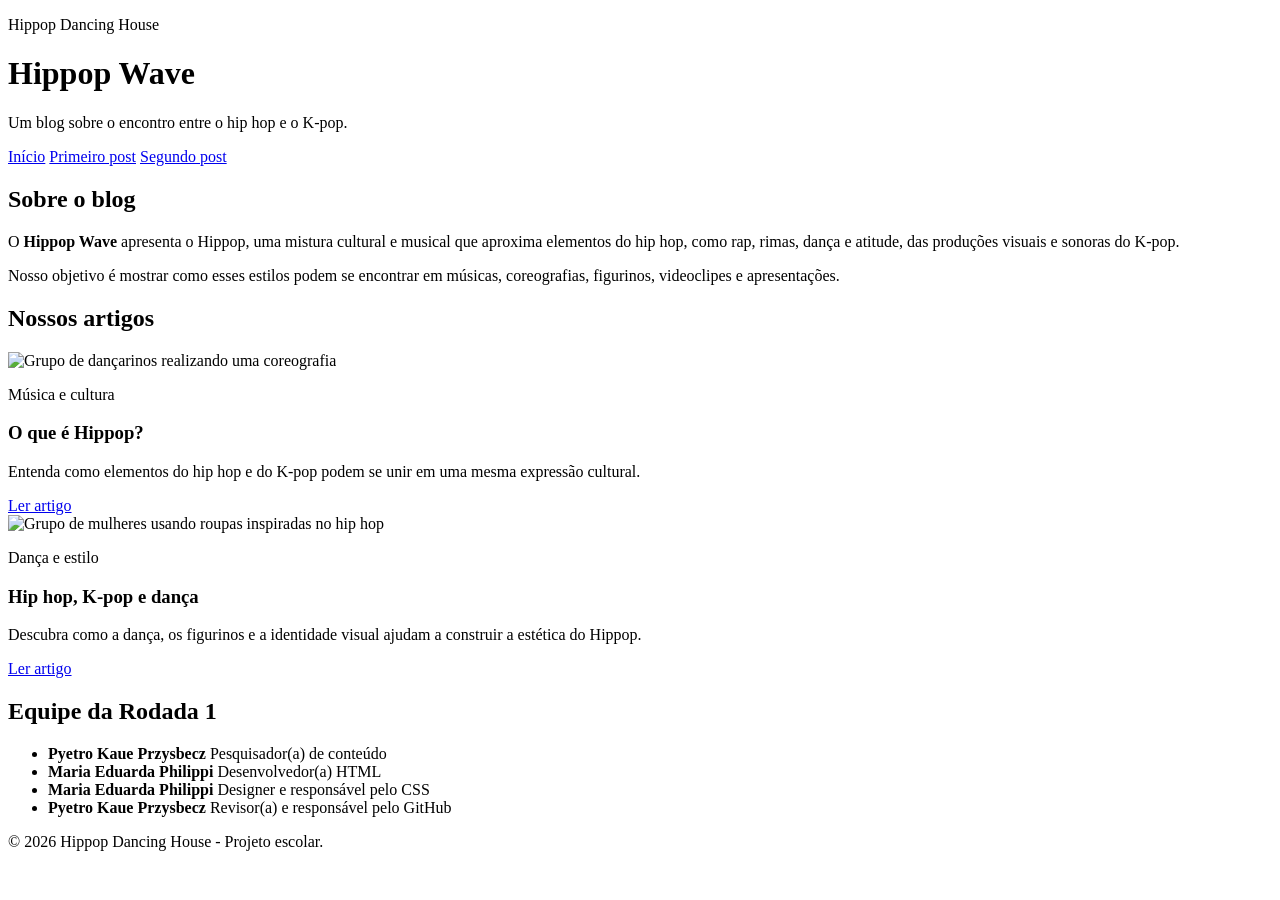
==== index.html @ 6e59a1b3 "Create index.html" ====
<!DOCTYPE html>
<html lang="pt-BR">
<head>
    <meta charset="UTF-8">
    <meta name="viewport" content="width=device-width, initial-scale=1.0">

    <meta
        name="description"
        content="Hippop Wave: blog sobre a mistura entre hip hop e K-pop."
    >

    <title>Hippop Wave | Página inicial</title>

    <link rel="stylesheet" href="style.css">
</head>

<body>

    <header>
        <div class="container">

            <p class="nome-empresa">Hippop Dancing House</p>

            <h1>Hippop Wave</h1>

            <p class="subtitulo">
                Um blog sobre o encontro entre o hip hop e o K-pop.
            </p>

            <nav aria-label="Navegação principal">
                <a href="index.html" aria-current="page">Início</a>
                <a href="post1.html">Primeiro post</a>
                <a href="post2.html">Segundo post</a>
            </nav>

        </div>
    </header>

    <main class="container">

        <section aria-labelledby="sobre-blog">

            <h2 id="sobre-blog">Sobre o blog</h2>

            <p>
                O <strong>Hippop Wave</strong> apresenta o Hippop, uma mistura
                cultural e musical que aproxima elementos do hip hop, como rap,
                rimas, dança e atitude, das produções visuais e sonoras do K-pop.
            </p>

            <p>
                Nosso objetivo é mostrar como esses estilos podem se encontrar
                em músicas, coreografias, figurinos, videoclipes e apresentações.
            </p>

        </section>


        <section aria-labelledby="artigos">

            <h2 id="artigos">Nossos artigos</h2>

            <div class="cards">

                <article class="card">

                    <img
                        src="imagem1.png"
                        alt="Grupo de dançarinos realizando uma coreografia"
                    >

                    <div class="card-conteudo">

                        <p class="categoria">Música e cultura</p>

                        <h3>O que é Hippop?</h3>

                        <p>
                            Entenda como elementos do hip hop e do K-pop podem
                            se unir em uma mesma expressão cultural.
                        </p>

                        <a class="botao" href="post1.html">
                            Ler artigo
                        </a>

                    </div>

                </article>


                <article class="card">

                    <img
                        src="imagem3.jpg"
                        alt="Grupo de mulheres usando roupas inspiradas no hip hop"
                    >

                    <div class="card-conteudo">

                        <p class="categoria">Dança e estilo</p>

                        <h3>Hip hop, K-pop e dança</h3>

                        <p>
                            Descubra como a dança, os figurinos e a identidade
                            visual ajudam a construir a estética do Hippop.
                        </p>

                        <a class="botao" href="post2.html">
                            Ler artigo
                        </a>

                    </div>

                </article>

            </div>

        </section>


        <section aria-labelledby="nossa-equipe">

            <h2 id="nossa-equipe">Equipe da Rodada 1</h2>

            <ul class="equipe">

                <li>
                    <strong>Pyetro Kaue Przysbecz</strong>
                    <span>Pesquisador(a) de conteúdo</span>
                </li>

                <li>
                    <strong>Maria Eduarda Philippi</strong>
                    <span>Desenvolvedor(a) HTML</span>
                </li>

                <li>
                    <strong>Maria Eduarda Philippi</strong>
                    <span>Designer e responsável pelo CSS</span>
                </li>

                <li>
                    <strong>Pyetro Kaue Przysbecz</strong>
                    <span>Revisor(a) e responsável pelo GitHub</span>
                </li>

            </ul>

        </section>

    </main>


    <footer>

        <div class="container">

            <p>
                &copy; 2026 Hippop Dancing House - Projeto escolar.
            </p>

        </div>

    </footer>

</body>
</html>
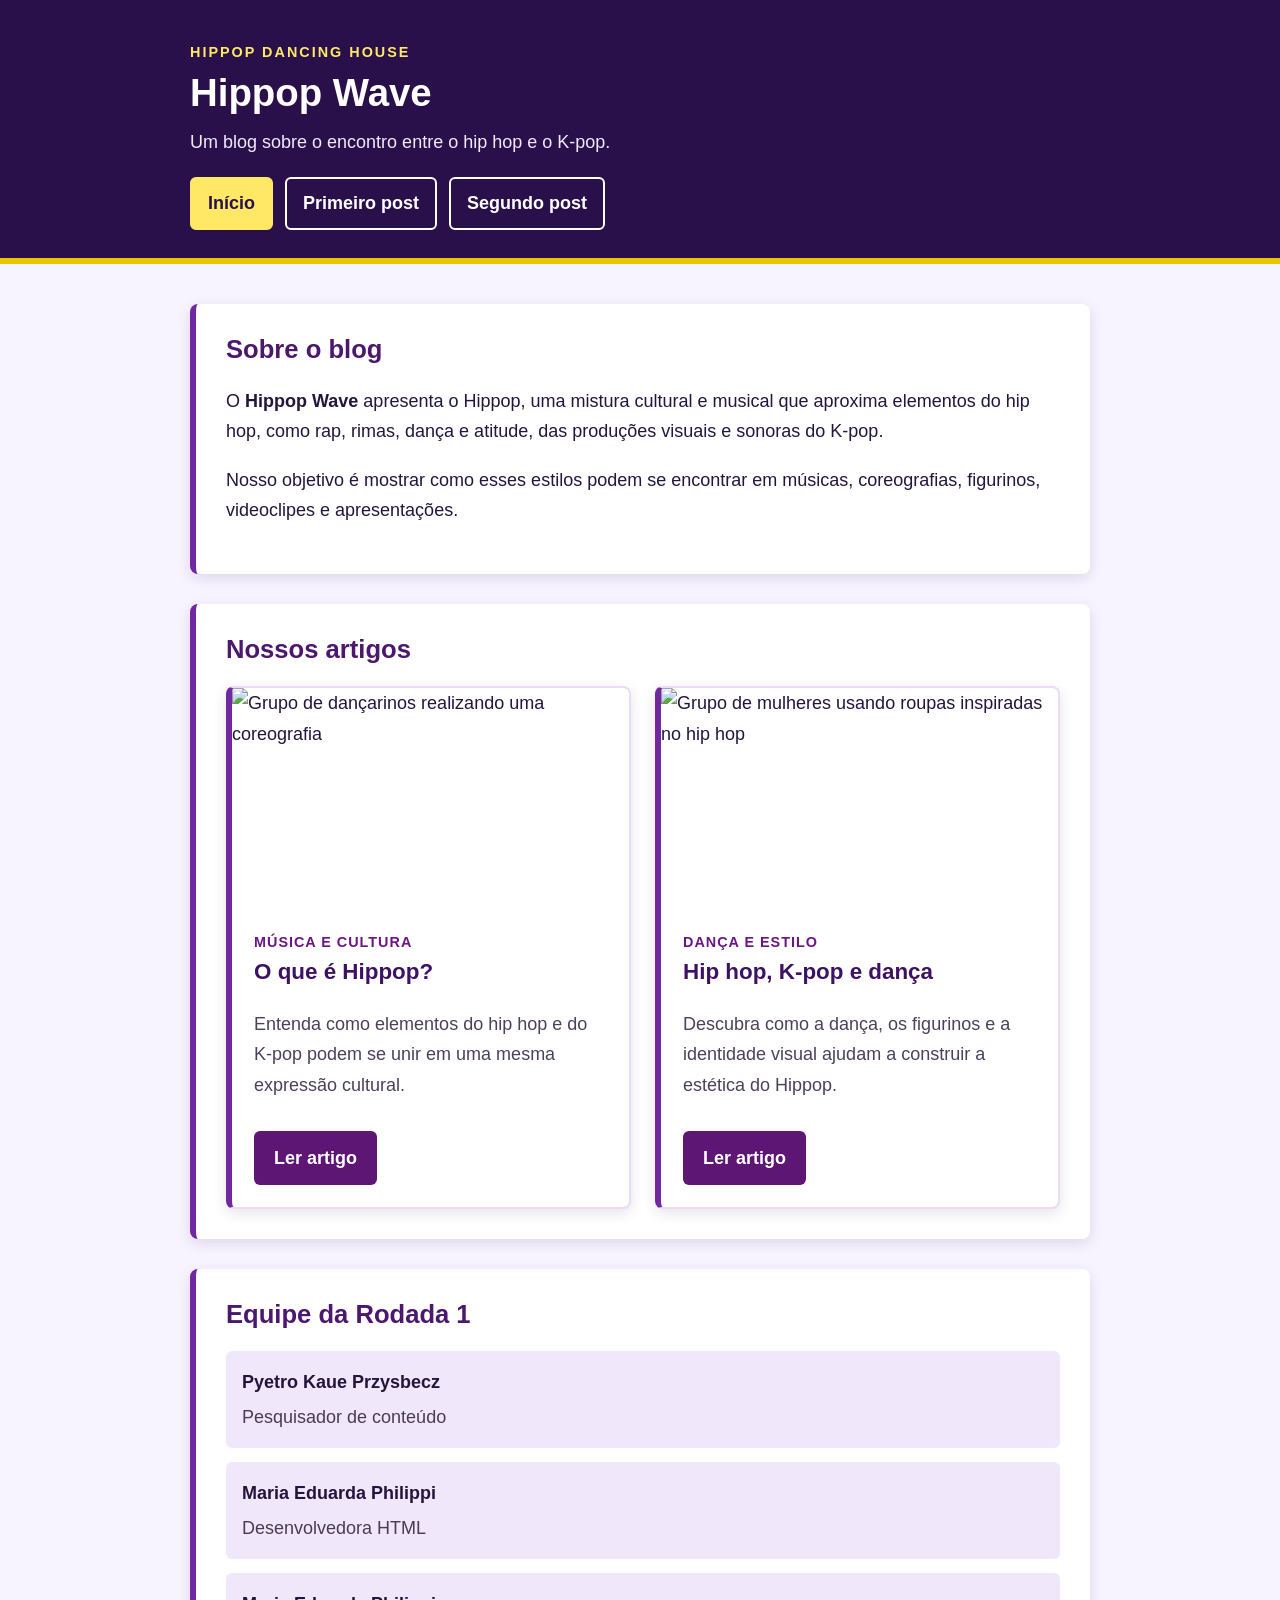
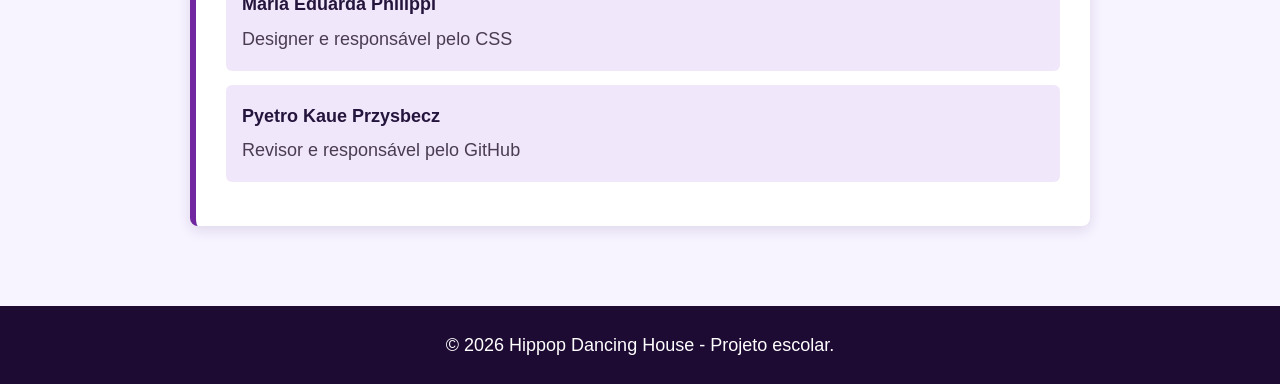
==== commit a523e682: "Update index.html" ====
--- a/index.html
+++ b/index.html
@@ -1,8 +1,13 @@
 <!DOCTYPE html>
 <html lang="pt-BR">
+
 <head>
     <meta charset="UTF-8">
-    <meta name="viewport" content="width=device-width, initial-scale=1.0">
+
+    <meta
+        name="viewport"
+        content="width=device-width, initial-scale=1.0"
+    >
 
     <meta
         name="description"
@@ -19,38 +24,60 @@
     <header>
         <div class="container">
 
-            <p class="nome-empresa">Hippop Dancing House</p>
-
-            <h1>Hippop Wave</h1>
+            <p class="nome-empresa">
+                Hippop Dancing House
+            </p>
+
+            <h1>
+                Hippop Wave
+            </h1>
 
             <p class="subtitulo">
                 Um blog sobre o encontro entre o hip hop e o K-pop.
             </p>
 
             <nav aria-label="Navegação principal">
-                <a href="index.html" aria-current="page">Início</a>
-                <a href="post1.html">Primeiro post</a>
-                <a href="post2.html">Segundo post</a>
+
+                <a
+                    href="index.html"
+                    aria-current="page"
+                >
+                    Início
+                </a>
+
+                <a href="post1.html">
+                    Primeiro post
+                </a>
+
+                <a href="post2.html">
+                    Segundo post
+                </a>
+
             </nav>
 
         </div>
     </header>
 
+
     <main class="container">
 
         <section aria-labelledby="sobre-blog">
 
-            <h2 id="sobre-blog">Sobre o blog</h2>
+            <h2 id="sobre-blog">
+                Sobre o blog
+            </h2>
 
             <p>
-                O <strong>Hippop Wave</strong> apresenta o Hippop, uma mistura
-                cultural e musical que aproxima elementos do hip hop, como rap,
-                rimas, dança e atitude, das produções visuais e sonoras do K-pop.
+                O <strong>Hippop Wave</strong> apresenta o Hippop,
+                uma mistura cultural e musical que aproxima elementos
+                do hip hop, como rap, rimas, dança e atitude, das
+                produções visuais e sonoras do K-pop.
             </p>
 
             <p>
-                Nosso objetivo é mostrar como esses estilos podem se encontrar
-                em músicas, coreografias, figurinos, videoclipes e apresentações.
+                Nosso objetivo é mostrar como esses estilos podem
+                se encontrar em músicas, coreografias, figurinos,
+                videoclipes e apresentações.
             </p>
 
         </section>
@@ -58,9 +85,14 @@
 
         <section aria-labelledby="artigos">
 
-            <h2 id="artigos">Nossos artigos</h2>
+            <h2 id="artigos">
+                Nossos artigos
+            </h2>
+
 
             <div class="cards">
+
+                <!-- PRIMEIRO CARD -->
 
                 <article class="card">
 
@@ -71,16 +103,24 @@
 
                     <div class="card-conteudo">
 
-                        <p class="categoria">Música e cultura</p>
-
-                        <h3>O que é Hippop?</h3>
+                        <p class="categoria">
+                            Música e cultura
+                        </p>
+
+                        <h3>
+                            O que é Hippop?
+                        </h3>
 
                         <p>
-                            Entenda como elementos do hip hop e do K-pop podem
-                            se unir em uma mesma expressão cultural.
-                        </p>
-
-                        <a class="botao" href="post1.html">
+                            Entenda como elementos do hip hop e do
+                            K-pop podem se unir em uma mesma expressão
+                            cultural.
+                        </p>
+
+                        <a
+                            class="botao"
+                            href="post1.html"
+                        >
                             Ler artigo
                         </a>
 
@@ -88,6 +128,8 @@
 
                 </article>
 
+
+                <!-- SEGUNDO CARD -->
 
                 <article class="card">
 
@@ -98,16 +140,24 @@
 
                     <div class="card-conteudo">
 
-                        <p class="categoria">Dança e estilo</p>
-
-                        <h3>Hip hop, K-pop e dança</h3>
+                        <p class="categoria">
+                            Dança e estilo
+                        </p>
+
+                        <h3>
+                            Hip hop, K-pop e dança
+                        </h3>
 
                         <p>
-                            Descubra como a dança, os figurinos e a identidade
-                            visual ajudam a construir a estética do Hippop.
-                        </p>
-
-                        <a class="botao" href="post2.html">
+                            Descubra como a dança, os figurinos e a
+                            identidade visual ajudam a construir a
+                            estética do Hippop.
+                        </p>
+
+                        <a
+                            class="botao"
+                            href="post2.html"
+                        >
                             Ler artigo
                         </a>
 
@@ -122,28 +172,53 @@
 
         <section aria-labelledby="nossa-equipe">
 
-            <h2 id="nossa-equipe">Equipe da Rodada 1</h2>
+            <h2 id="nossa-equipe">
+                Equipe da Rodada 1
+            </h2>
 
             <ul class="equipe">
 
                 <li>
-                    <strong>Pyetro Kaue Przysbecz</strong>
-                    <span>Pesquisador(a) de conteúdo</span>
-                </li>
-
-                <li>
-                    <strong>Maria Eduarda Philippi</strong>
-                    <span>Desenvolvedor(a) HTML</span>
-                </li>
-
-                <li>
-                    <strong>Maria Eduarda Philippi</strong>
-                    <span>Designer e responsável pelo CSS</span>
-                </li>
-
-                <li>
-                    <strong>Pyetro Kaue Przysbecz</strong>
-                    <span>Revisor(a) e responsável pelo GitHub</span>
+                    <strong>
+                        Pyetro Kaue Przysbecz
+                    </strong>
+
+                    <span>
+                        Pesquisador de conteúdo
+                    </span>
+                </li>
+
+
+                <li>
+                    <strong>
+                        Maria Eduarda Philippi
+                    </strong>
+
+                    <span>
+                        Desenvolvedora HTML
+                    </span>
+                </li>
+
+
+                <li>
+                    <strong>
+                        Maria Eduarda Philippi
+                    </strong>
+
+                    <span>
+                        Designer e responsável pelo CSS
+                    </span>
+                </li>
+
+
+                <li>
+                    <strong>
+                        Pyetro Kaue Przysbecz
+                    </strong>
+
+                    <span>
+                        Revisor e responsável pelo GitHub
+                    </span>
                 </li>
 
             </ul>
@@ -158,7 +233,8 @@
         <div class="container">
 
             <p>
-                &copy; 2026 Hippop Dancing House - Projeto escolar.
+                &copy; 2026 Hippop Dancing House -
+                Projeto escolar.
             </p>
 
         </div>
@@ -166,4 +242,6 @@
     </footer>
 
 </body>
+
 </html>
+
--- a/style.css
+++ b/style.css
@@ -0,0 +1,437 @@
+/* ========================================
+   CONFIGURAÇÕES GERAIS
+======================================== */
+
+* {
+    box-sizing: border-box;
+}
+
+html {
+    scroll-behavior: smooth;
+}
+
+body {
+    margin: 0;
+    background-color: #f7f3ff;
+    color: #24153d;
+    font-family: Arial, Helvetica, sans-serif;
+    font-size: 18px;
+    line-height: 1.7;
+}
+
+.container {
+    width: 90%;
+    max-width: 900px;
+    margin: 0 auto;
+}
+
+
+/* ========================================
+   CABEÇALHO
+======================================== */
+
+body > header {
+    padding: 40px 0 28px;
+    background-color: #29104a;
+    color: #ffffff;
+    border-bottom: 6px solid #e9c500;
+}
+
+.nome-empresa {
+    margin: 0 0 6px;
+    color: #ffe866;
+    font-size: 0.9rem;
+    font-weight: bold;
+    letter-spacing: 2px;
+    text-transform: uppercase;
+}
+
+body > header h1,
+.titulo-site {
+    margin: 0;
+    color: #ffffff;
+    font-size: 2.4rem;
+    font-weight: bold;
+}
+
+.subtitulo {
+    margin: 10px 0 20px;
+    color: #f2eaff;
+}
+
+
+/* ========================================
+   NAVEGAÇÃO
+======================================== */
+
+nav {
+    display: flex;
+    flex-wrap: wrap;
+    gap: 12px;
+    margin-top: 20px;
+}
+
+nav a {
+    padding: 9px 16px;
+    border: 2px solid #ffffff;
+    border-radius: 6px;
+    color: #ffffff;
+    font-weight: bold;
+    text-decoration: none;
+}
+
+nav a:hover,
+nav a:focus {
+    background-color: #ffffff;
+    color: #29104a;
+    outline: 3px solid #ffe866;
+    outline-offset: 2px;
+}
+
+nav a[aria-current="page"] {
+    background-color: #ffe866;
+    border-color: #ffe866;
+    color: #29104a;
+}
+
+
+/* ========================================
+   CONTEÚDO PRINCIPAL
+======================================== */
+
+main {
+    min-height: 60vh;
+    padding-top: 40px;
+    padding-bottom: 50px;
+}
+
+section,
+article {
+    margin-bottom: 30px;
+    padding: 30px;
+    background-color: #ffffff;
+    border-left: 6px solid #7027a0;
+    border-radius: 8px;
+    box-shadow: 0 4px 14px rgba(41, 16, 74, 0.12);
+}
+
+h1,
+h2,
+h3 {
+    line-height: 1.2;
+}
+
+h1 {
+    color: #3d1263;
+    font-size: 2.3rem;
+}
+
+h2 {
+    margin-top: 28px;
+    color: #4c176e;
+    font-size: 1.6rem;
+}
+
+h3 {
+    margin-top: 0;
+    color: #3d1263;
+    font-size: 1.4rem;
+}
+
+section h2,
+article h1 {
+    margin-top: 0;
+}
+
+p {
+    margin-top: 0;
+    margin-bottom: 18px;
+}
+
+.resumo {
+    color: #4d405b;
+    font-size: 1.1rem;
+}
+
+.categoria {
+    margin-bottom: 5px;
+    color: #6b1685;
+    font-size: 0.9rem;
+    font-weight: bold;
+    letter-spacing: 1px;
+    text-transform: uppercase;
+}
+
+
+/* ========================================
+   CARDS DA PÁGINA INICIAL
+======================================== */
+
+.cards {
+    display: grid;
+    grid-template-columns: repeat(2, 1fr);
+    gap: 24px;
+}
+
+.card {
+    display: flex;
+    flex-direction: column;
+    margin: 0;
+    padding: 0;
+    overflow: hidden;
+    background-color: #ffffff;
+    border: 2px solid #eadcf4;
+    border-left: 6px solid #7027a0;
+    border-radius: 8px;
+    box-shadow: 0 4px 14px rgba(41, 16, 74, 0.12);
+}
+
+.card:hover {
+    transform: translateY(-3px);
+    box-shadow: 0 8px 18px rgba(41, 16, 74, 0.18);
+}
+
+.card img {
+    display: block;
+    width: 100%;
+    height: 220px;
+    object-fit: cover;
+}
+
+.card-conteudo {
+    padding: 22px;
+}
+
+.card-conteudo p:not(.categoria) {
+    color: #4d405b;
+}
+
+
+/* ========================================
+   IMAGENS DOS POSTS
+======================================== */
+
+.imagem-post {
+    margin: 25px 0 30px;
+}
+
+.imagem-post img {
+    display: block;
+    width: 100%;
+    max-height: 500px;
+    object-fit: cover;
+    border-radius: 8px;
+    box-shadow: 0 4px 12px rgba(41, 16, 74, 0.18);
+}
+
+.imagem-post figcaption {
+    margin-top: 8px;
+    color: #62556f;
+    font-size: 0.9rem;
+    font-style: italic;
+    text-align: center;
+}
+
+
+/* ========================================
+   LISTA DA EQUIPE
+======================================== */
+
+.equipe {
+    margin: 0;
+    padding: 0;
+    list-style: none;
+}
+
+.equipe li {
+    margin-bottom: 14px;
+    padding: 16px;
+    background-color: #f1e7fa;
+    border-radius: 6px;
+}
+
+.equipe strong,
+.equipe span {
+    display: block;
+}
+
+.equipe span {
+    margin-top: 4px;
+    color: #493c53;
+}
+
+
+/* ========================================
+   BOTÕES E LINKS
+======================================== */
+
+.botao {
+    display: inline-block;
+    margin-top: 12px;
+    padding: 12px 20px;
+    background-color: #5e1675;
+    color: #ffffff;
+    font-weight: bold;
+    text-decoration: none;
+    border-radius: 6px;
+}
+
+.botao:hover,
+.botao:focus {
+    background-color: #351050;
+    outline: 3px solid #d2a900;
+    outline-offset: 3px;
+}
+
+
+/* ========================================
+   ÁREA DE INTERAÇÕES
+======================================== */
+
+.interacoes {
+    margin-top: 35px;
+    padding: 24px;
+    background-color: #f1e7fa;
+    border: 2px solid #dcc5ec;
+    border-left: 5px solid #e9c500;
+    border-radius: 8px;
+    box-shadow: none;
+}
+
+.interacoes h2 {
+    margin-top: 0;
+}
+
+.botoes-interacao {
+    display: flex;
+    flex-wrap: wrap;
+    gap: 14px;
+}
+
+.botao-interacao {
+    padding: 12px 18px;
+    border: 2px solid #5e1675;
+    border-radius: 8px;
+    background-color: #ffffff;
+    color: #351050;
+    font-family: inherit;
+    font-size: 1rem;
+    font-weight: bold;
+    cursor: pointer;
+    transition: 0.2s;
+}
+
+.botao-interacao:hover,
+.botao-interacao:focus {
+    background-color: #5e1675;
+    color: #ffffff;
+    outline: 3px solid #ffe866;
+    outline-offset: 2px;
+}
+
+.botao-interacao.clicado {
+    background-color: #29104a;
+    border-color: #29104a;
+    color: #ffe866;
+    cursor: default;
+}
+
+.botao-interacao:disabled {
+    opacity: 1;
+}
+
+.botao-interacao span {
+    display: inline-block;
+    min-width: 24px;
+    margin-left: 5px;
+}
+
+
+/* ========================================
+   RODAPÉ
+======================================== */
+
+footer {
+    padding: 24px 0;
+    background-color: #1e0b34;
+    color: #ffffff;
+    text-align: center;
+}
+
+footer p {
+    margin: 0;
+}
+
+
+/* ========================================
+   RESPONSIVIDADE
+======================================== */
+
+@media (max-width: 700px) {
+
+    body {
+        font-size: 16px;
+    }
+
+    body > header h1,
+    .titulo-site {
+        font-size: 2rem;
+    }
+
+    section,
+    article {
+        padding: 22px;
+    }
+
+    .cards {
+        grid-template-columns: 1fr;
+    }
+
+    .card img {
+        height: 240px;
+    }
+
+    nav {
+        flex-direction: column;
+    }
+
+    nav a {
+        text-align: center;
+    }
+
+    .botoes-interacao {
+        flex-direction: column;
+    }
+
+    .botao-interacao {
+        width: 100%;
+    }
+
+}
+
+
+/* ========================================
+   TELAS MUITO PEQUENAS
+======================================== */
+
+@media (max-width: 400px) {
+
+    .container {
+        width: 94%;
+    }
+
+    body > header {
+        padding-top: 28px;
+    }
+
+    section,
+    article {
+        padding: 18px;
+    }
+
+    .imagem-post {
+        margin-left: 0;
+        margin-right: 0;
+    }
+
+}
